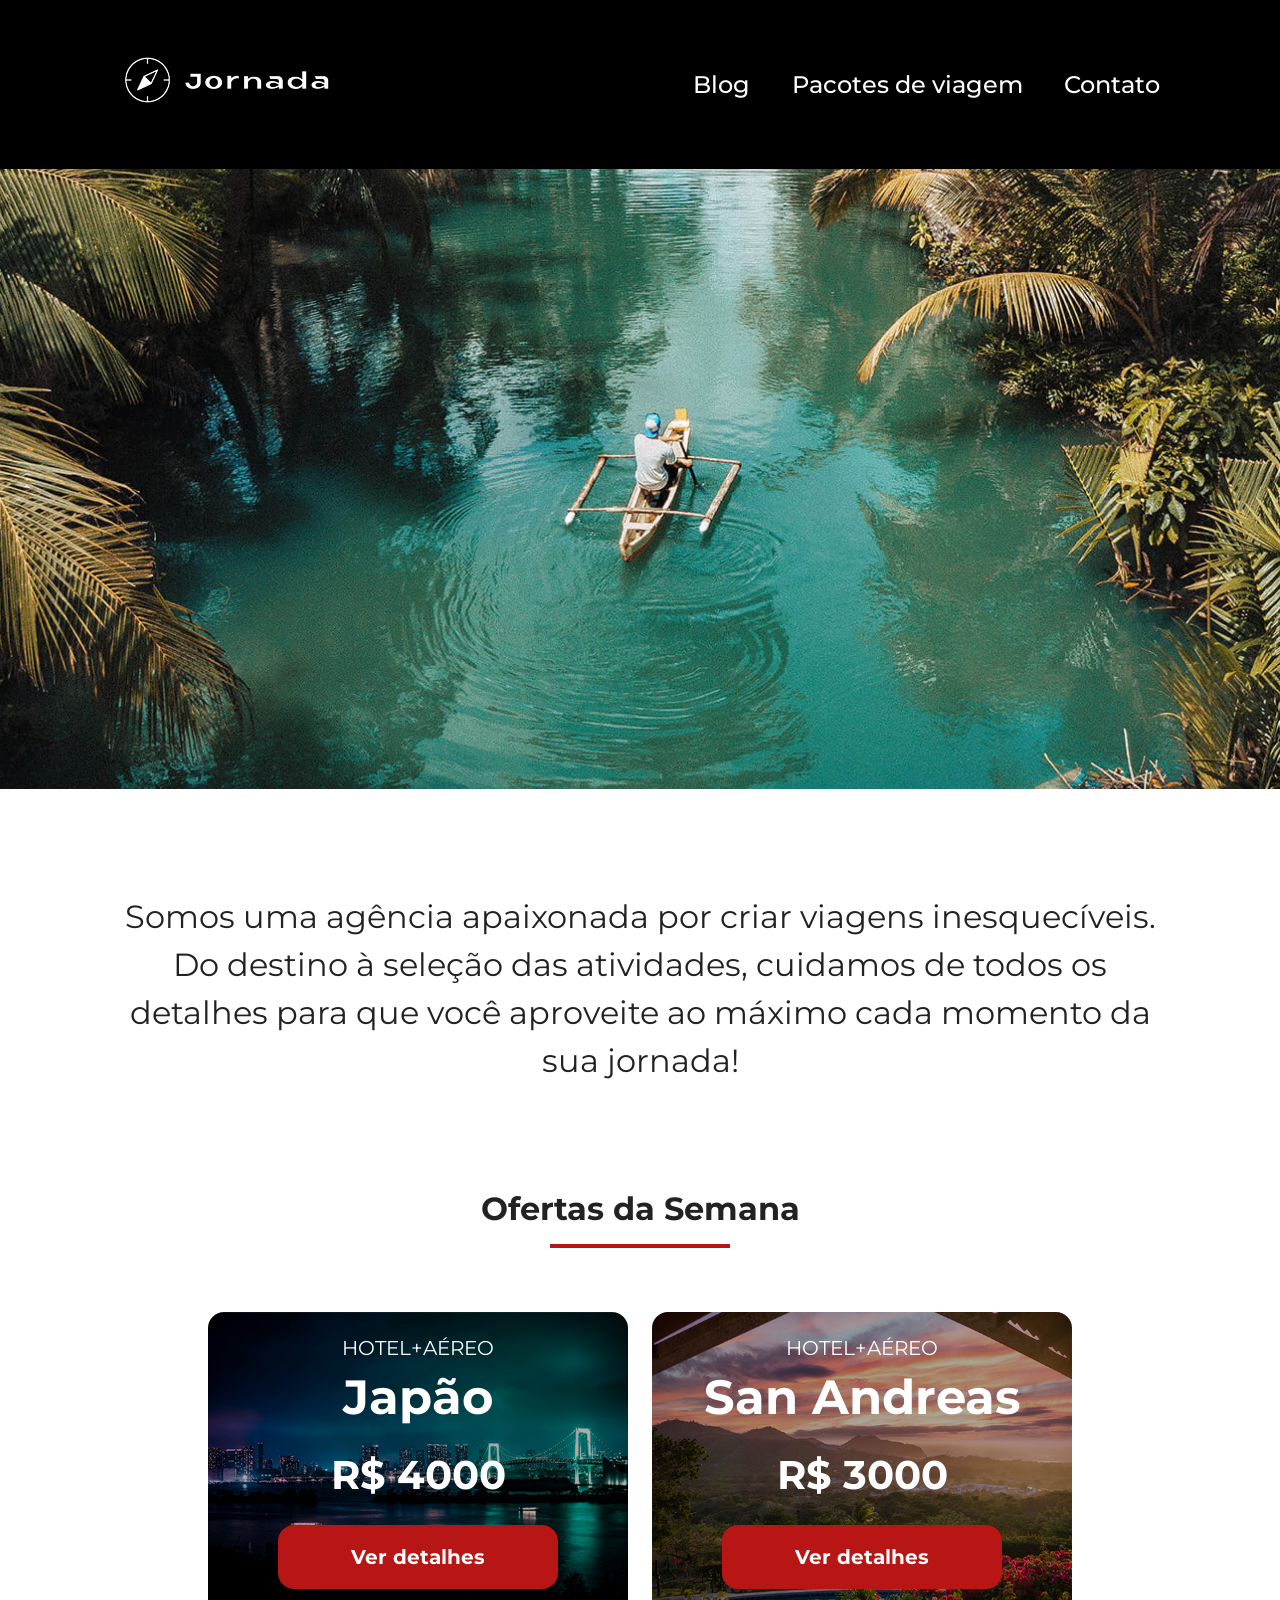
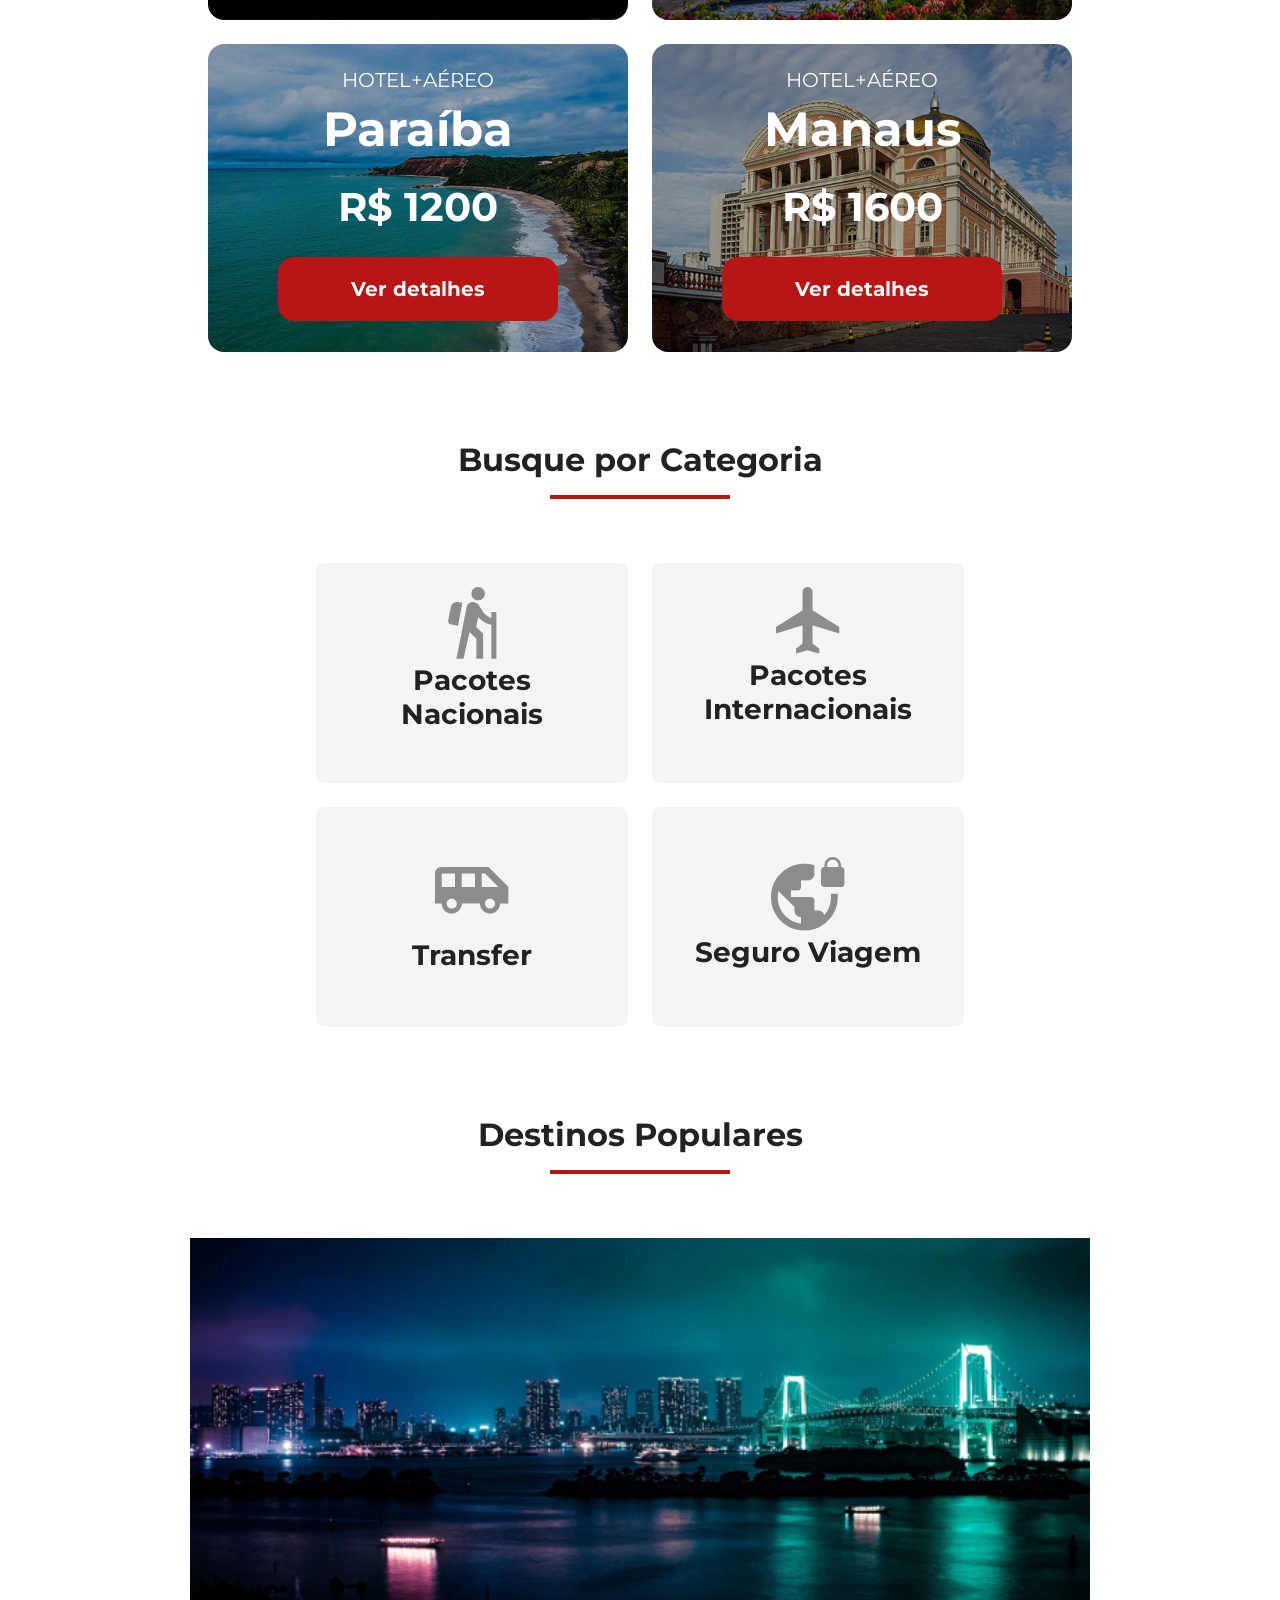
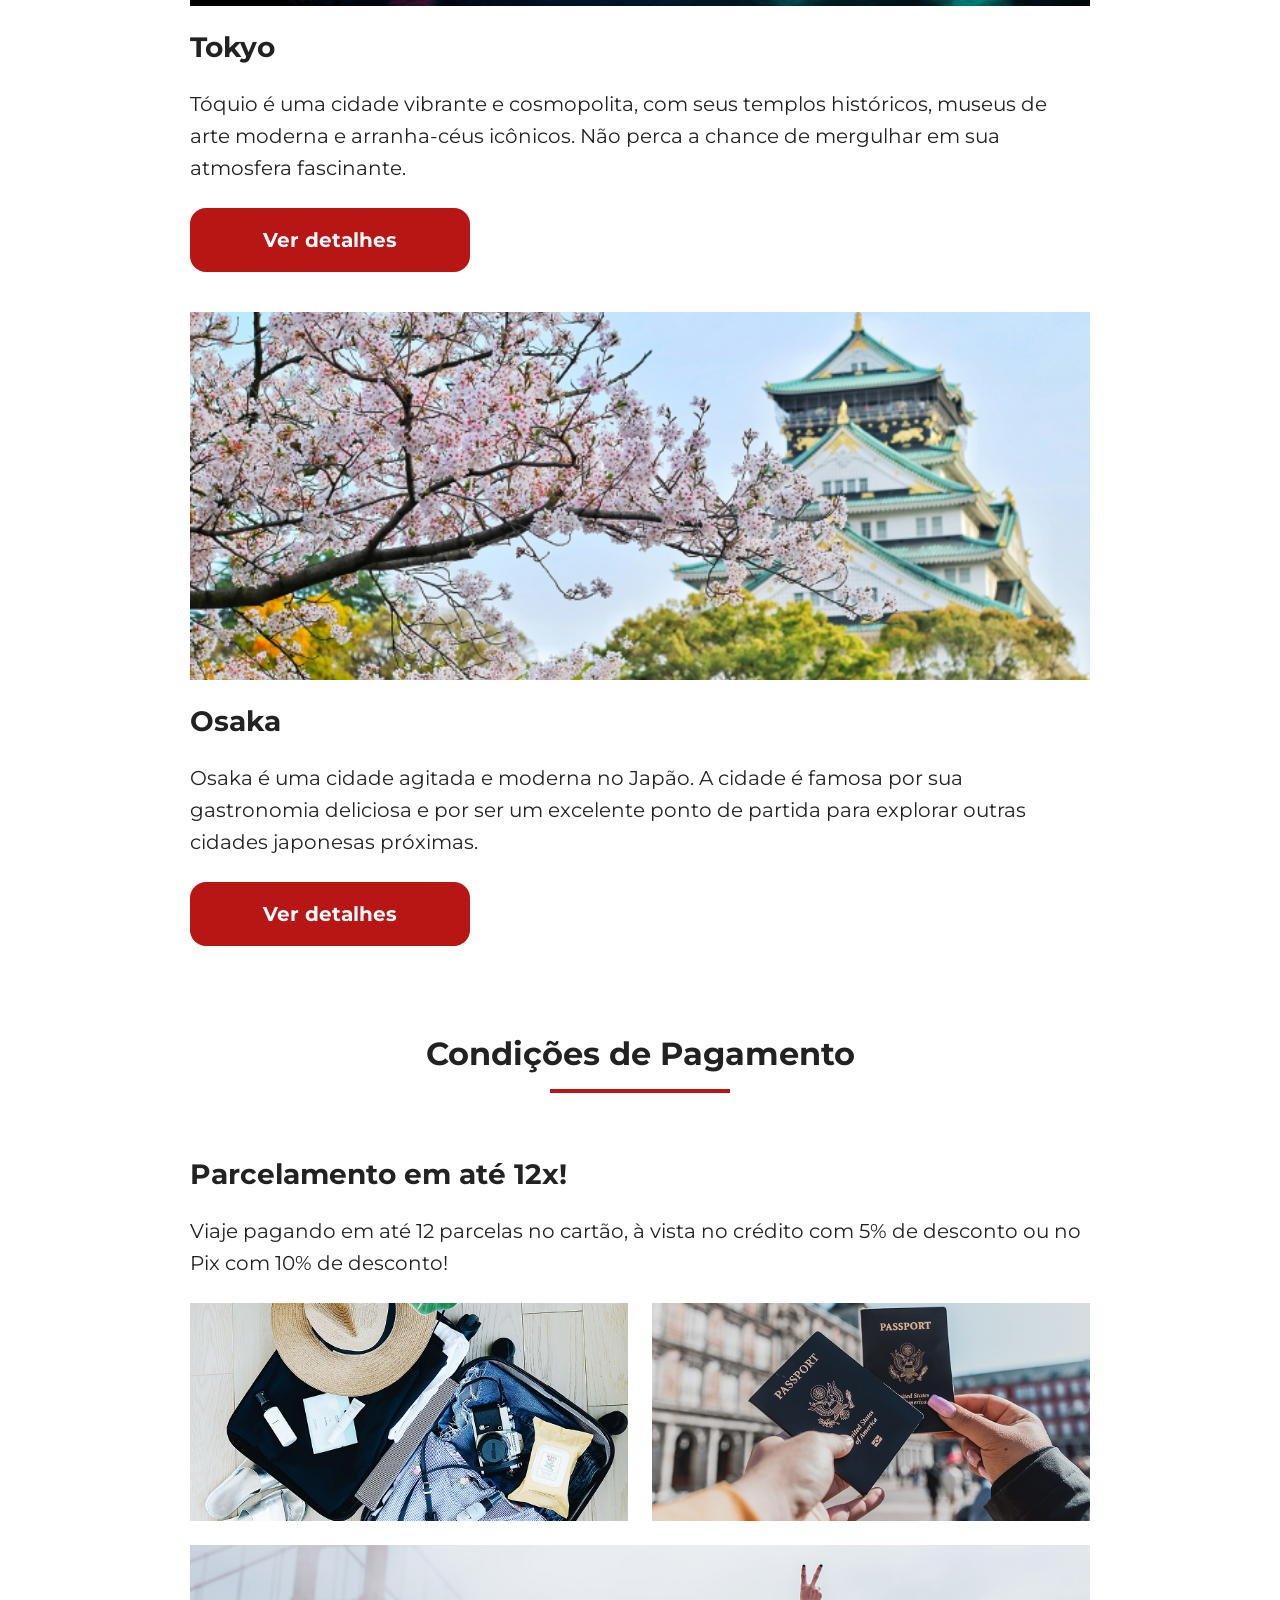
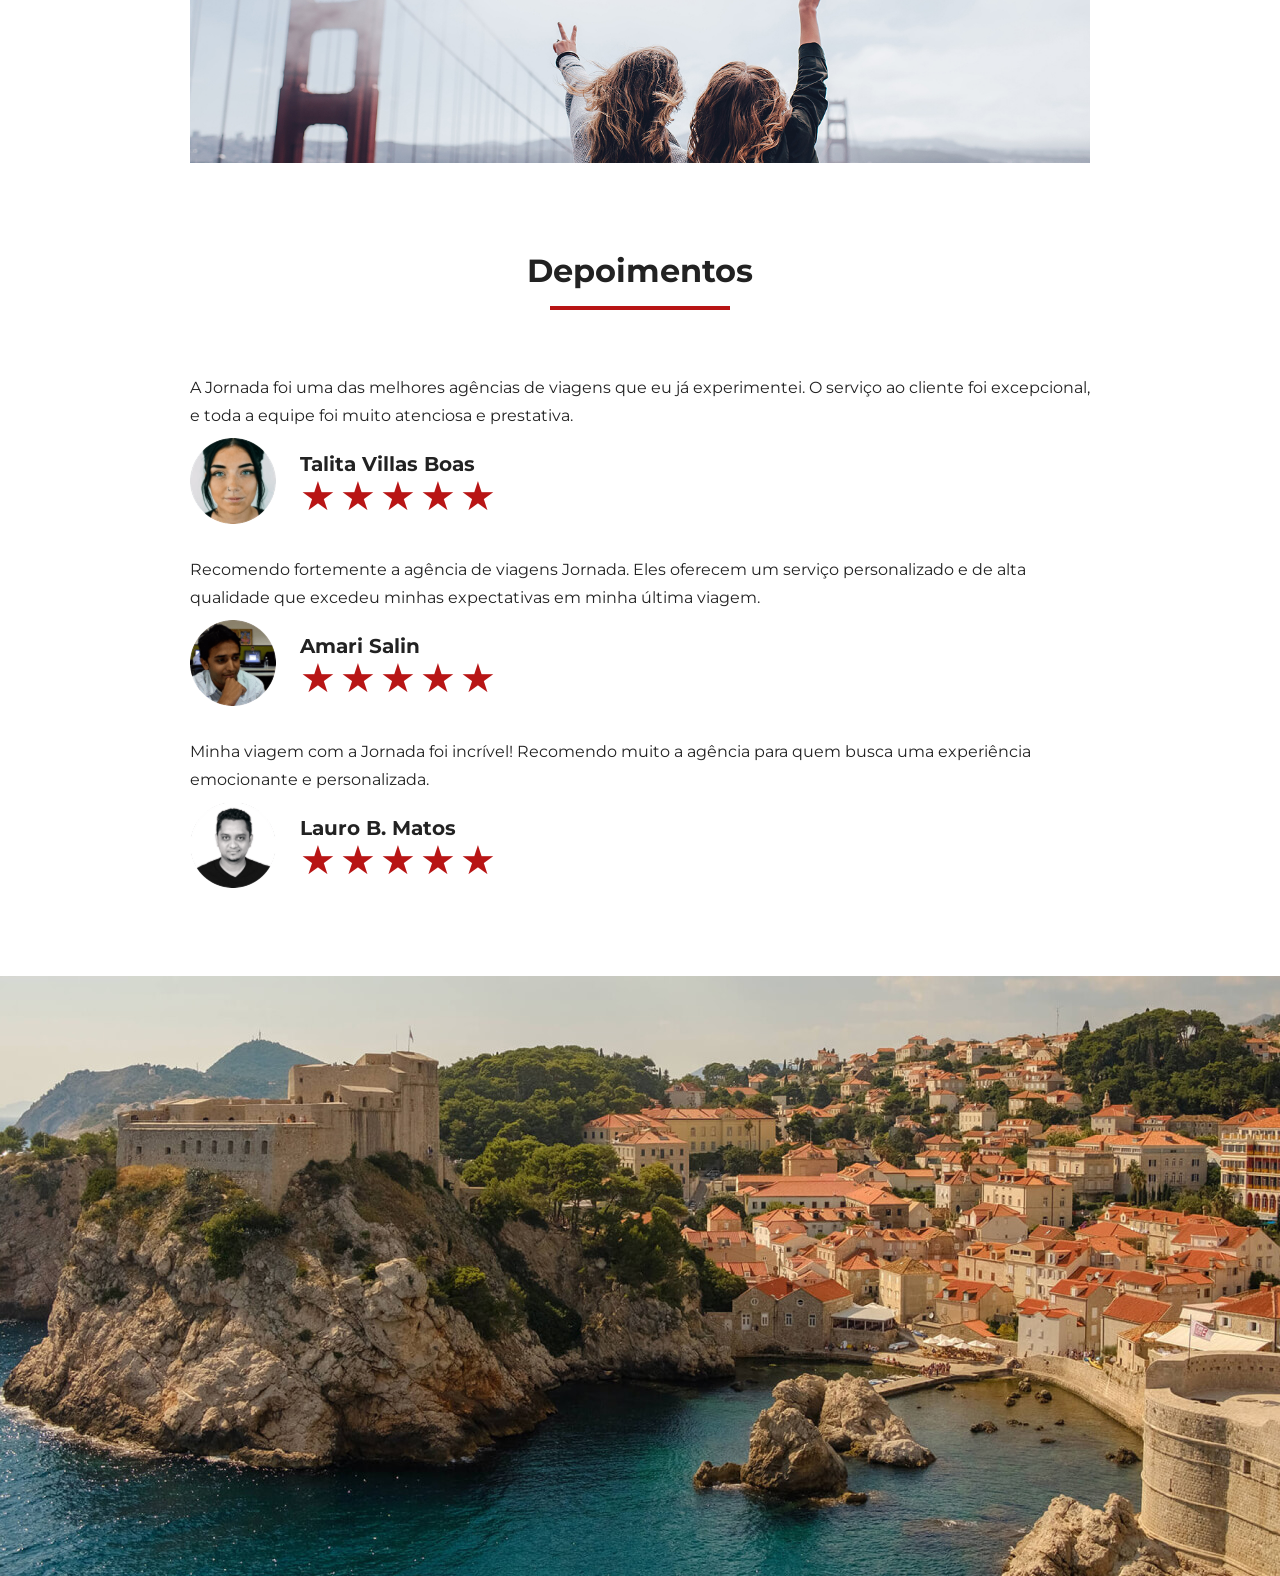
==== index.html @ d792fdba "Finaliza estilos do hero2" ====
<!doctype html>
<html lang="pt-BR">
  <head>
    <meta charset="UTF-8" />
    <meta name="viewport" content="width=device-width, initial-scale=1.0" />
    <link rel="stylesheet" href="./css/style.css" />
    <title>Jornada Viagens</title>
  </head>
  <body>
    <header class="main-header">
      <a class="logo" href="index.html" title="Voltar para a página inicial">
        <img
          class="img-mobile"
          src="img/bussola-jornada-branca.png"
          alt="Bússola do logo Jornada Viagens na cor branca"
        />
        <img
          class="img-desktop"
          src="img/logo-jornada-branco.png"
          alt="Logo Jornada Viagens na cor branca"
        />
      </a>
      <div class="navigation-menu">
        <label for="menu">
          <img src="img/menu.png" alt="Menu" />
        </label>
        <input type="checkbox" id="menu" hidden />
        <nav>
          <ul class="list-links">
            <li>
              <a href="blog.html" target="_blank" title="Acessar Blog">Blog</a>
            </li>
            <li>
              <a
                href="pacotes.html"
                target="_blank"
                title="Acessar Pacotes de viagem"
                >Pacotes de viagem</a
              >
            </li>
            <li>
              <a href="contato.html" target="_blank" title="Acessar Contato"
                >Contato</a
              >
            </li>
          </ul>
        </nav>
      </div>
    </header>

    <section class="hero">
      <div class="hero-img"></div>
      <h2>
        Somos uma agência apaixonada por criar viagens inesquecíveis. Do destino
        à seleção das atividades, cuidamos de todos os detalhes para que você
        aproveite ao máximo cada momento da sua jornada!
      </h2>
    </section>

    <section class="offers">
      <div class="section-title">
        <h2>Ofertas da Semana</h2>
        <hr />
      </div>
      <div class="offers-cards">
        <article class="card japao">
          <header>
            <p>HOTEL+AÉREO</p>
            <h3>
              Japão<br />
              <span>R$ 4000</span>
            </h3>
          </header>
          <footer>
            <a href="#" class="button">Ver detalhes</a>
          </footer>
        </article>

        <article class="card san-andreas">
          <header>
            <p>HOTEL+AÉREO</p>
            <h3>
              San Andreas<br />
              <span>R$ 3000</span>
            </h3>
          </header>
          <footer>
            <a href="#" class="button">Ver detalhes</a>
          </footer>
        </article>

        <article class="card paraiba">
          <header>
            <p>HOTEL+AÉREO</p>
            <h3>
              Paraíba<br />
              <span>R$ 1200</span>
            </h3>
          </header>
          <footer>
            <a href="#" class="button">Ver detalhes</a>
          </footer>
        </article>

        <article class="card manaus">
          <header>
            <p>HOTEL+AÉREO</p>
            <h3>
              Manaus<br />
              <span>R$ 1600</span>
            </h3>
          </header>
          <footer>
            <a href="#" class="button">Ver detalhes</a>
          </footer>
        </article>
      </div>
    </section>

    <section class="categories">
      <div class="section-title">
        <h2>Busque por Categoria</h2>
        <hr />
      </div>
      <div class="categories-cards">
        <a
          class="card"
          href="#"
          target="_blank"
          title="Busque pela categoria Pacotes Nacionais"
        >
          <img
            src="img/icone-caminhada.png"
            alt="Ícone cinza representando uma pessoa caminhando"
          />
          <h3 class="content-title">
            Pacotes <br />
            Nacionais
          </h3>
        </a>

        <a
          class="card"
          href="#"
          target="_blank"
          title="Busque pela categoria Pacotes Internacionais"
        >
          <img
            src="img/icone-aviao.png"
            alt="Ícone cinza representando um avião"
          />
          <h3 class="content-title">
            Pacotes <br />
            Internacionais
          </h3>
        </a>

        <a
          class="card single-line transfer"
          href="#"
          target="_blank"
          title="Busque pela categoria Transfer "
        >
          <img
            src="img/icone-onibus.png"
            alt="Ícone cinza representando um ônibus"
          />
          <h3 class="content-title">Transfer</h3>
        </a>

        <a
          class="card single-line"
          href="#"
          target="_blank"
          title="Busque pela categoria Seguro Viagem"
        >
          <img
            src="img/icone-globo.png"
            alt="Ícone cinza representando um globo terrestre"
          />
          <h3 class="content-title">Seguro Viagem</h3>
        </a>
      </div>
    </section>

    <section class="destinations">
      <div class="section-title">
        <h2>Destinos Populares</h2>
        <hr />
      </div>
      <div class="destinations-items">
        <article class="item tokyo">
          <header>
            <div class="img-item"></div>
            <h4 class="content-title">Tokyo</h4>
          </header>
          <p class="content-text">
            Tóquio é uma cidade vibrante e cosmopolita, com seus templos
            históricos, museus de arte moderna e arranha-céus icônicos. Não
            perca a chance de mergulhar em sua atmosfera fascinante.
          </p>
          <footer>
            <a
              href="#"
              class="button"
              target="_blank"
              title="Veja mais detalhes do destino Tokyo"
              >Ver detalhes</a
            >
          </footer>
        </article>

        <article class="item osaka">
          <header>
            <div class="img-item"></div>
            <h4 class="content-title">Osaka</h4>
          </header>
          <p class="content-text">
            Osaka é uma cidade agitada e moderna no Japão. A cidade é famosa por
            sua gastronomia deliciosa e por ser um excelente ponto de partida
            para explorar outras cidades japonesas próximas.
          </p>
          <footer>
            <a
              href="#"
              class="button"
              target="_blank"
              title="Veja mais detalhes do destino Osaka"
              >Ver detalhes</a
            >
          </footer>
        </article>
      </div>
    </section>

    <section class="payments">
      <div class="section-title">
        <h2>Condições de Pagamento</h2>
        <hr />
      </div>
      <div class="content-container">
        <div class="text-content">
          <h3 class="content-title">Parcelamento em até 12x!</h3>
          <p class="content-text">
            Viaje pagando em até 12 parcelas no cartão, à vista no crédito com
            5% de desconto ou no Pix com 10% de desconto!
          </p>
        </div>
        <div class="image-gallery">
          <div class="image first"></div>
          <div class="image second"></div>
          <div class="image thirdy colspan-2"></div>
        </div>
      </div>
    </section>

    <section class="testimonials">
      <div class="section-title">
        <h2>Depoimentos</h2>
        <hr />
      </div>
      <div class="testimonial-container">
        <article>
          <header>
            <p>
              A Jornada foi uma das melhores agências de viagens que eu já
              experimentei. O serviço ao cliente foi excepcional, e toda a
              equipe foi muito atenciosa e prestativa.
            </p>
          </header>
          <footer>
            <img
              src="img/avatar-talita.png"
              alt="Imagem de perfil da cliente Talita Villas Boas"
            />
            <div class="profile-container">
              <h4>Talita Villas Boas</h4>
              <div class="rating">
                <span class="star">★</span>
                <span class="star">★</span>
                <span class="star">★</span>
                <span class="star">★</span>
                <span class="star">★</span>
              </div>
            </div>
          </footer>
        </article>
        <article>
          <header>
            <p>
              Recomendo fortemente a agência de viagens Jornada. Eles oferecem
              um serviço personalizado e de alta qualidade que excedeu minhas
              expectativas em minha última viagem.
            </p>
          </header>
          <footer>
            <img
              src="img/avatar-amari.png"
              alt="Imagem de perfil do cliente Amari Salin"
            />
            <div class="profile-container">
              <h4>Amari Salin</h4>
              <div class="rating">
                <span class="star">★</span>
                <span class="star">★</span>
                <span class="star">★</span>
                <span class="star">★</span>
                <span class="star">★</span>
              </div>
            </div>
          </footer>
        </article>
        <article>
          <header>
            <p>
              Minha viagem com a Jornada foi incrível! Recomendo muito a agência
              para quem busca uma experiência emocionante e personalizada.
            </p>
          </header>
          <footer>
            <img
              src="img/avatar-lauro.png"
              alt="Imagem de perfil do cliente Lauro B. Matos"
            />
            <div class="profile-container">
              <h4>Lauro B. Matos</h4>
              <div class="rating">
                <span class="star">★</span>
                <span class="star">★</span>
                <span class="star">★</span>
                <span class="star">★</span>
                <span class="star">★</span>
              </div>
            </div>
          </footer>
        </article>
      </div>
    </section>

    <section class="hero2">
      <div class="hero2-img"></div>
    </section>
  </body>
</html>
---- css/style.css ----
@import url(global.css);
@import url(header.css);
@import url(hero.css);
@import url(offers.css);
@import url(categories.css);
@import url(destinations.css);
@import url(payments.css);
@import url(testimonials.css);
@import url(hero2.css);
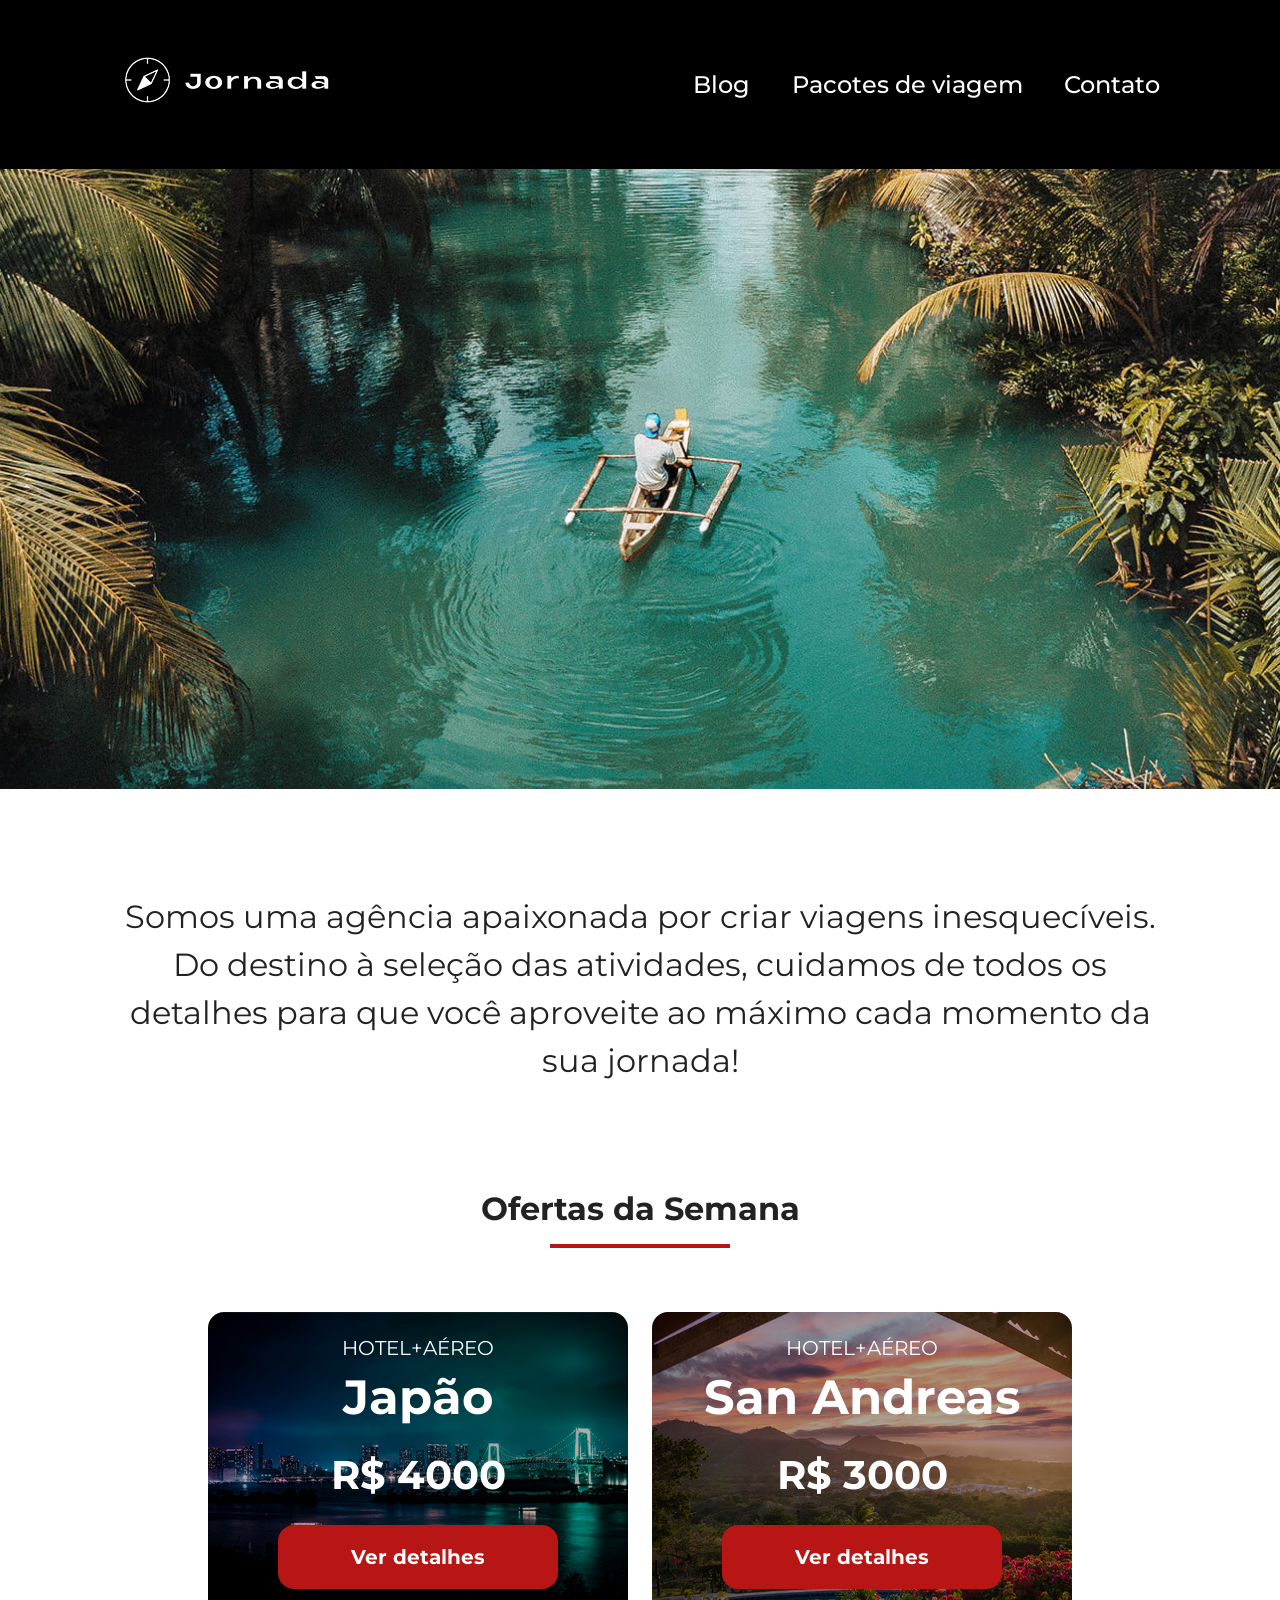
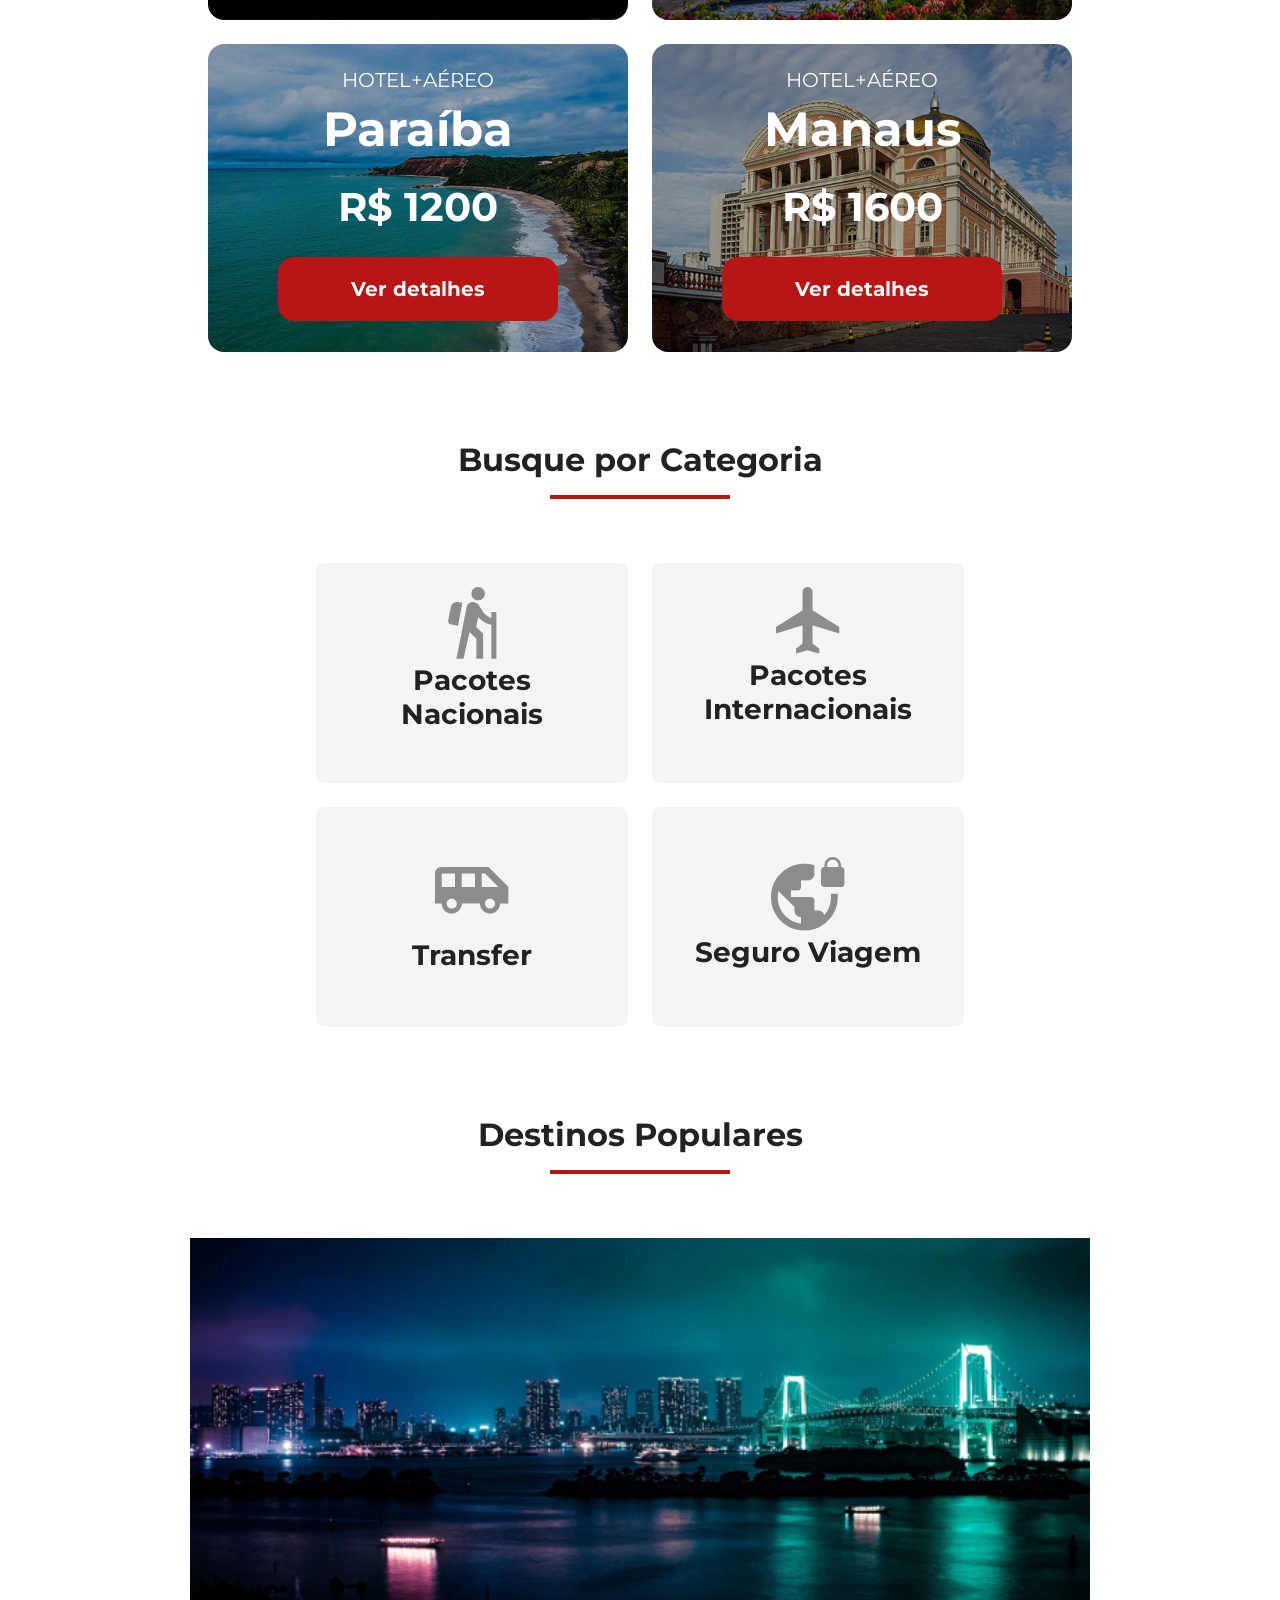
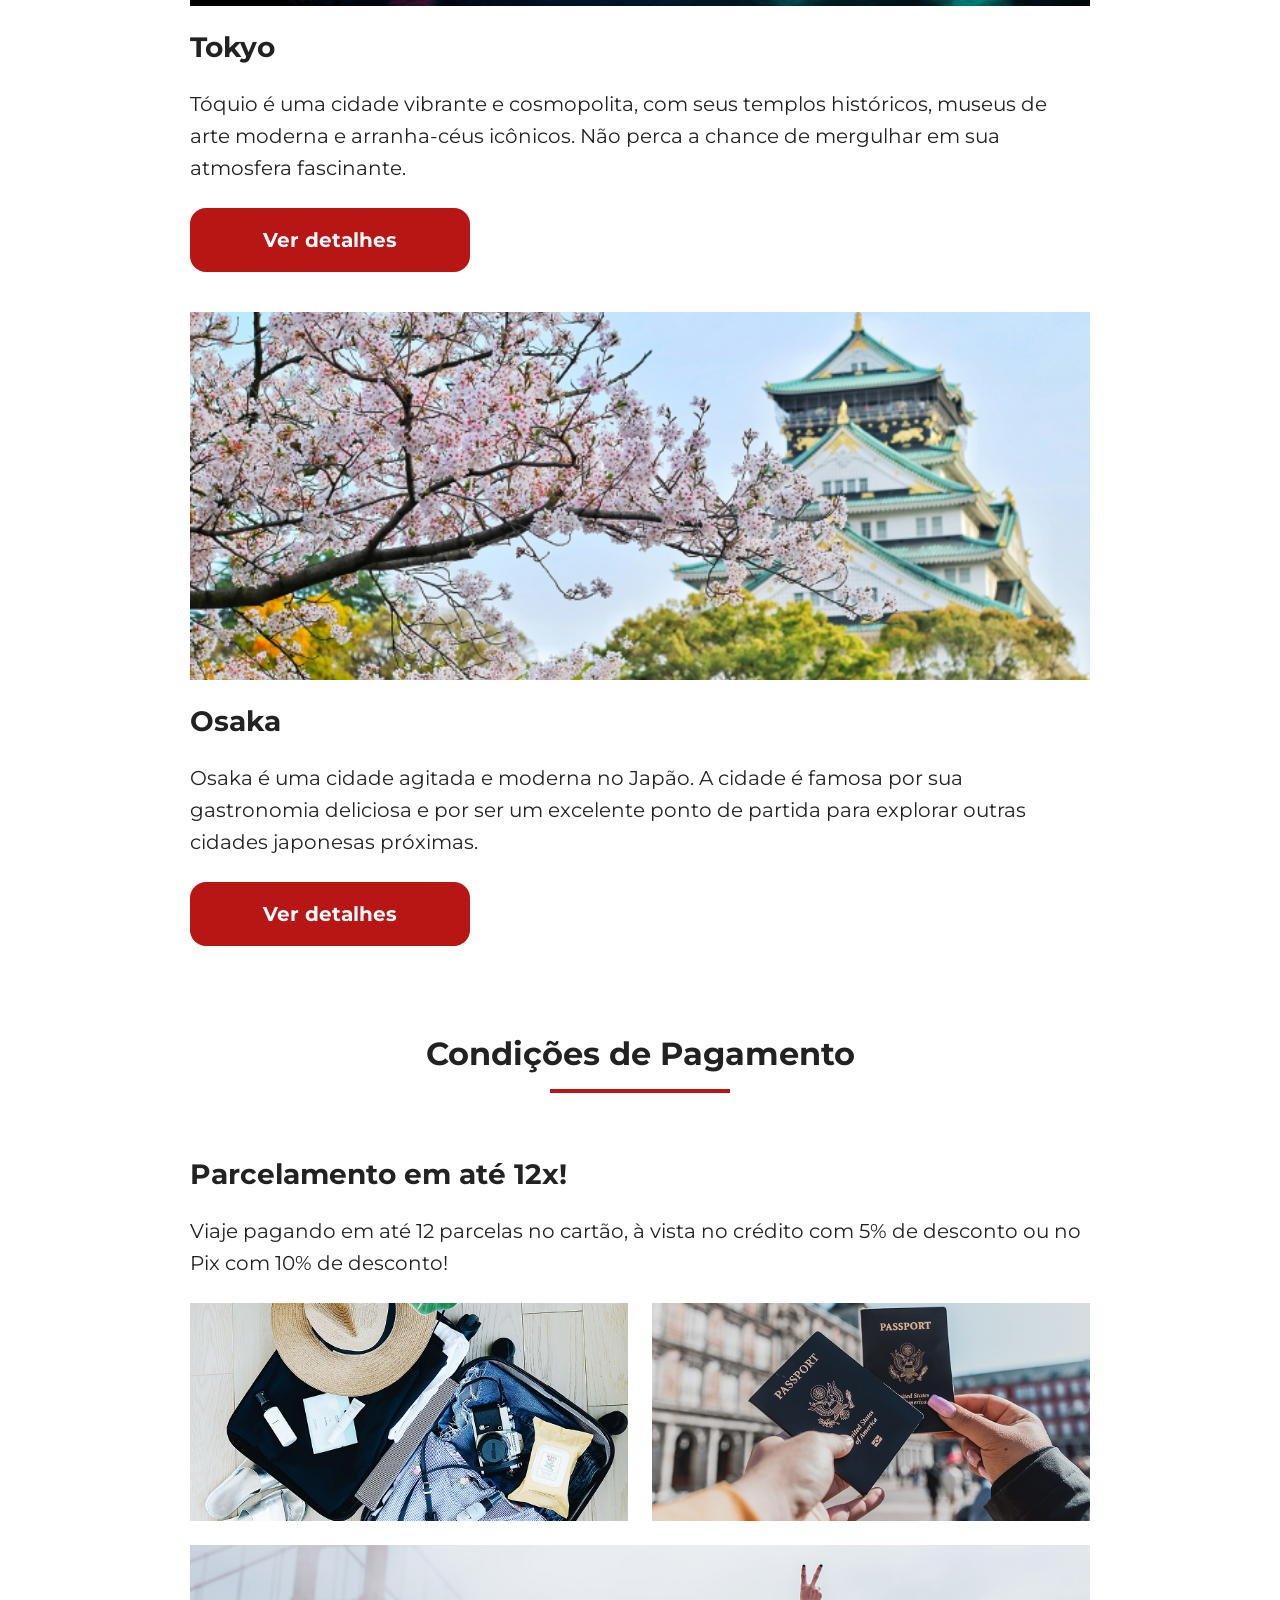
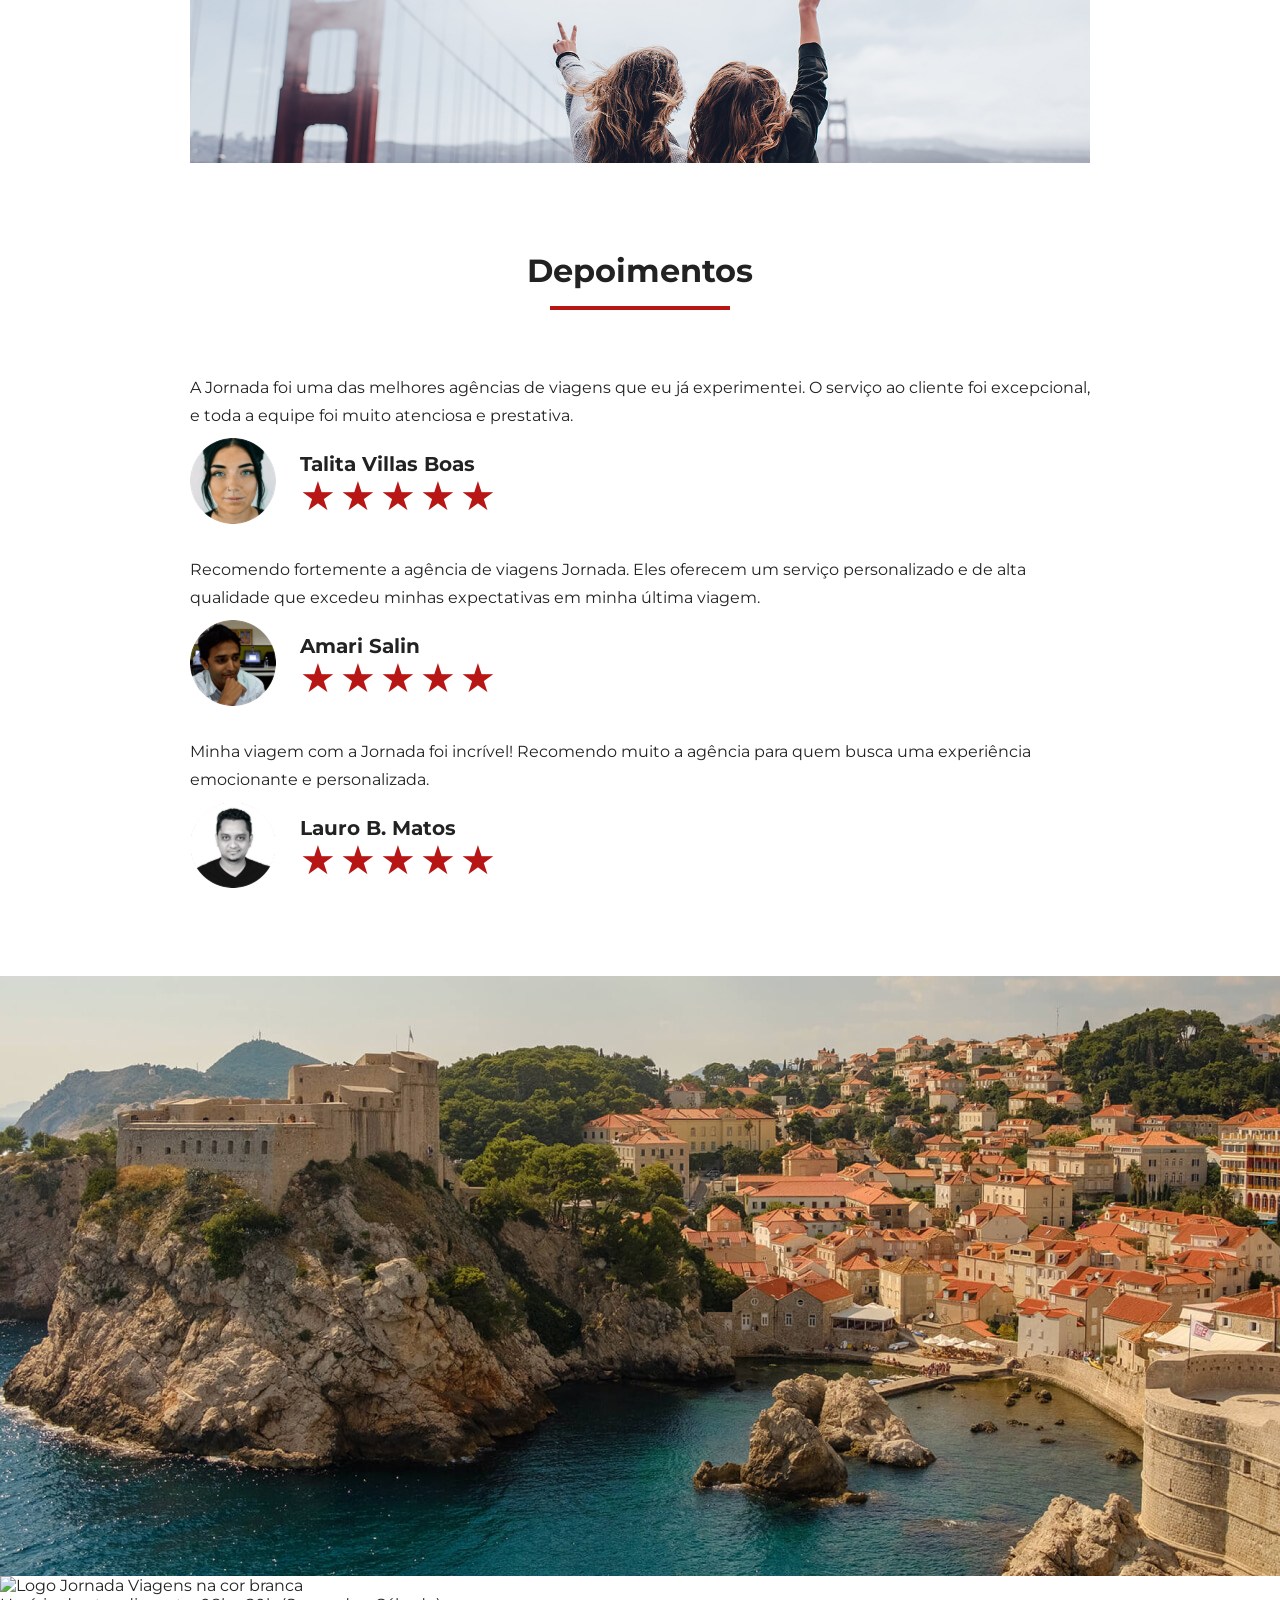
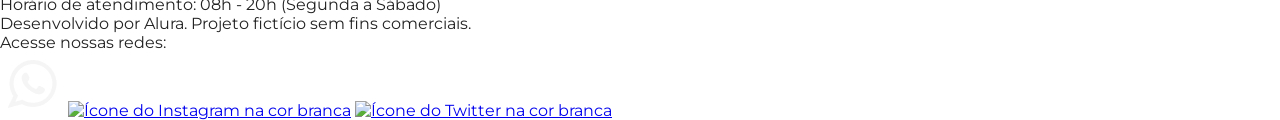
==== commit 72f1853c: "Cria estrutura do footer" ====
--- a/index.html
+++ b/index.html
@@ -337,8 +337,44 @@
       </div>
     </section>
 
-    <section class="hero2">
-      <div class="hero2-img"></div>
-    </section>
+    <section class="bottom-hero">
+      <div class="hero-img"></div>
+    </section>
+
+    <footer class="main-footer">
+      <div class="footer-content">
+        <img
+          src="img/Logo-jornada-viagens.png"
+          alt="Logo Jornada Viagens na cor branca"
+        />
+        <p>Horário de atendimento: 08h - 20h (Segunda a Sábado)</p>
+        <p>Desenvolvido por Alura. Projeto fictício sem fins comerciais.</p>
+      </div>
+      <div class="footer-social">
+        <p>Acesse nossas redes:</p>
+
+        <a
+          href="#"
+          target="_blank"
+          title="Entre em contanto através do WhatsApp"
+          ><img
+            src="img/logo-whatsapp.png"
+            alt="Ícone do WhatsApp na cor branca"
+        /></a>
+
+        <a
+          href="#"
+          target="_blank"
+          title="Acesse o Instagram do Jornada Viagens"
+          ><img
+            src="img/logo-instagram.png"
+            alt="Ícone do Instagram na cor branca"
+        /></a>
+
+        <a href="#" target="_blank" title="Acesse o Twitter do Jornada Viagens"
+          ><img src="img/logo-twitter.png" alt="Ícone do Twitter na cor branca"
+        /></a>
+      </div>
+    </footer>
   </body>
 </html>
--- a/css/style.css
+++ b/css/style.css
@@ -7,3 +7,4 @@
 @import url(payments.css);
 @import url(testimonials.css);
 @import url(hero2.css);
+@import url(footer.css);
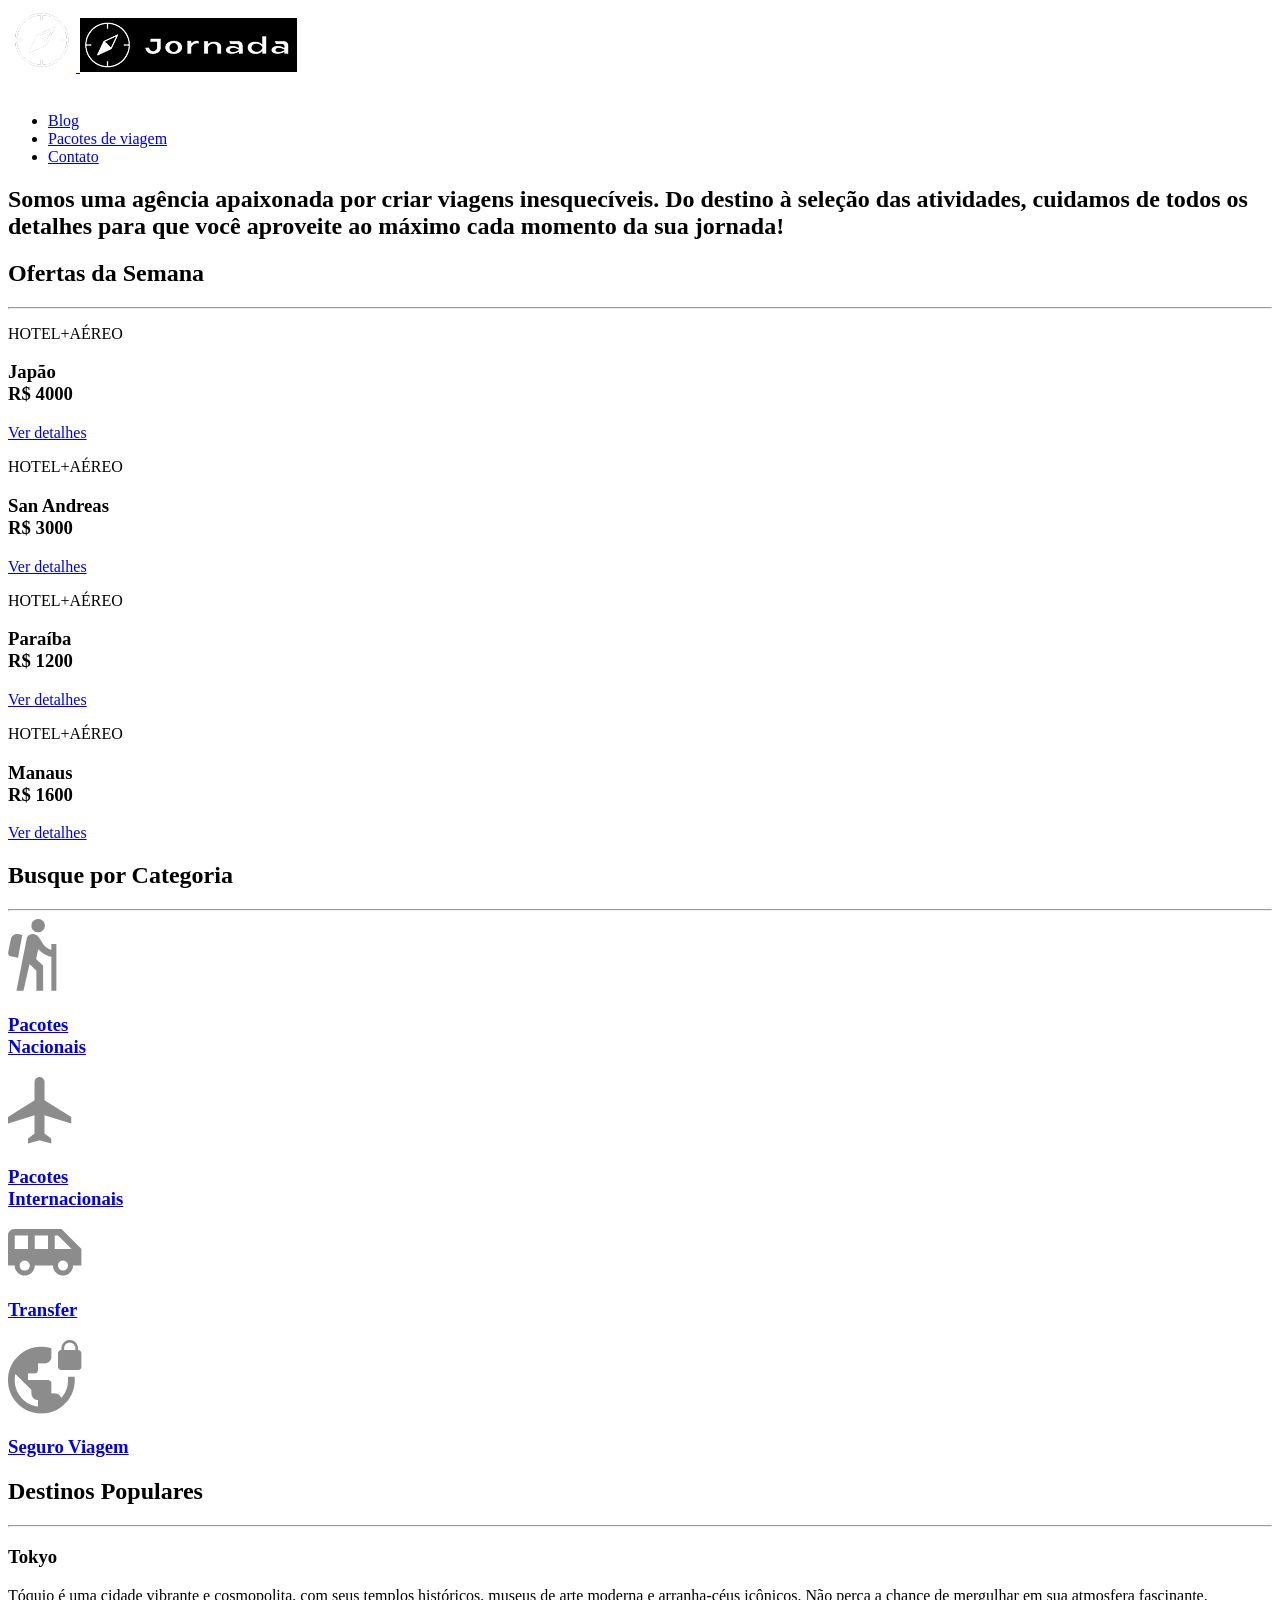
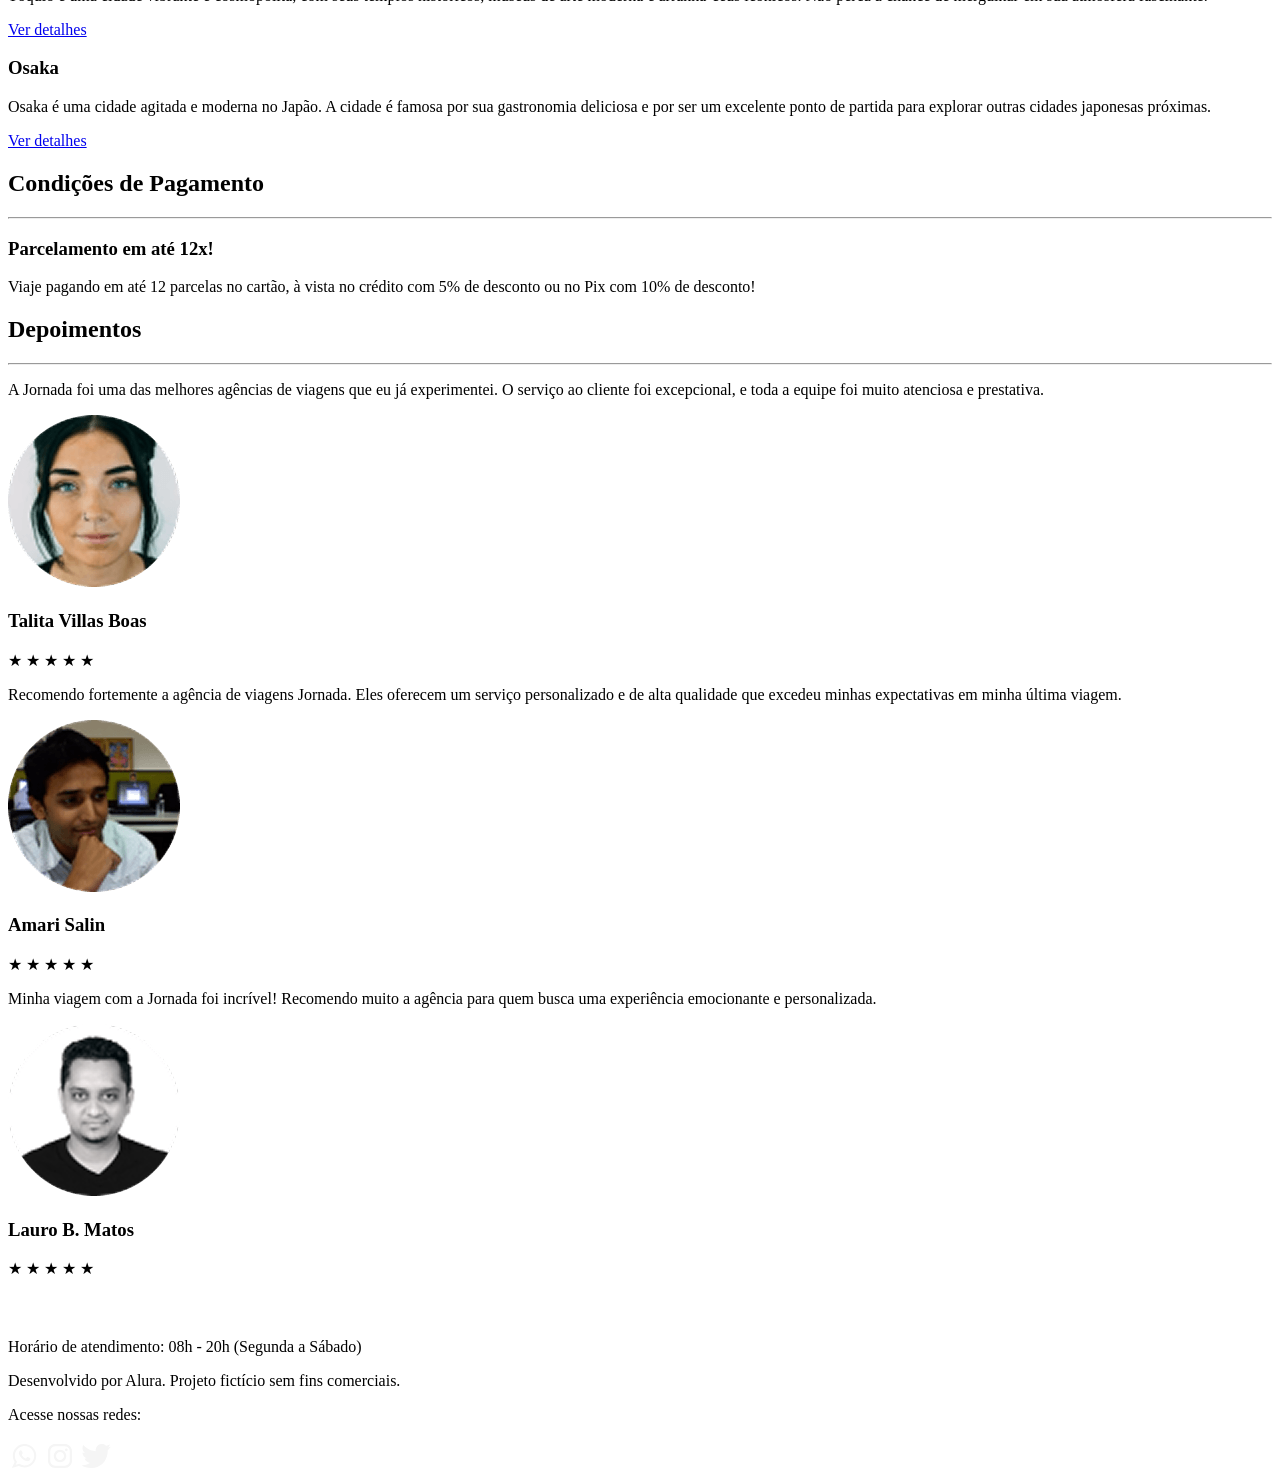
==== commit 04858b94: "Finaliza sessao do footer" ====
--- a/index.html
+++ b/index.html
@@ -48,298 +48,301 @@
       </div>
     </header>
 
-    <section class="hero">
-      <div class="hero-img"></div>
-      <h2>
-        Somos uma agência apaixonada por criar viagens inesquecíveis. Do destino
-        à seleção das atividades, cuidamos de todos os detalhes para que você
-        aproveite ao máximo cada momento da sua jornada!
-      </h2>
-    </section>
-
-    <section class="offers">
-      <div class="section-title">
-        <h2>Ofertas da Semana</h2>
-        <hr />
-      </div>
-      <div class="offers-cards">
-        <article class="card japao">
-          <header>
-            <p>HOTEL+AÉREO</p>
-            <h3>
-              Japão<br />
-              <span>R$ 4000</span>
+    <main>
+      <section class="hero">
+        <div class="hero-img"></div>
+        <h2>
+          Somos uma agência apaixonada por criar viagens inesquecíveis. Do
+          destino à seleção das atividades, cuidamos de todos os detalhes para
+          que você aproveite ao máximo cada momento da sua jornada!
+        </h2>
+      </section>
+
+      <section class="offers">
+        <div class="section-title">
+          <h2>Ofertas da Semana</h2>
+          <hr />
+        </div>
+        <div class="offers-cards">
+          <article class="card japao">
+            <header>
+              <p>HOTEL+AÉREO</p>
+              <h3>
+                Japão<br />
+                <span>R$ 4000</span>
+              </h3>
+            </header>
+            <footer>
+              <a href="#" class="button">Ver detalhes</a>
+            </footer>
+          </article>
+
+          <article class="card san-andreas">
+            <header>
+              <p>HOTEL+AÉREO</p>
+              <h3>
+                San Andreas<br />
+                <span>R$ 3000</span>
+              </h3>
+            </header>
+            <footer>
+              <a href="#" class="button">Ver detalhes</a>
+            </footer>
+          </article>
+
+          <article class="card paraiba">
+            <header>
+              <p>HOTEL+AÉREO</p>
+              <h3>
+                Paraíba<br />
+                <span>R$ 1200</span>
+              </h3>
+            </header>
+            <footer>
+              <a href="#" class="button">Ver detalhes</a>
+            </footer>
+          </article>
+
+          <article class="card manaus">
+            <header>
+              <p>HOTEL+AÉREO</p>
+              <h3>
+                Manaus<br />
+                <span>R$ 1600</span>
+              </h3>
+            </header>
+            <footer>
+              <a href="#" class="button">Ver detalhes</a>
+            </footer>
+          </article>
+        </div>
+      </section>
+
+      <section class="categories">
+        <div class="section-title">
+          <h2>Busque por Categoria</h2>
+          <hr />
+        </div>
+        <div class="categories-cards">
+          <a
+            class="card"
+            href="#"
+            target="_blank"
+            title="Busque pela categoria Pacotes Nacionais"
+          >
+            <img
+              src="img/icone-caminhada.png"
+              alt="Ícone cinza representando uma pessoa caminhando"
+            />
+            <h3 class="content-title">
+              Pacotes <br />
+              Nacionais
             </h3>
-          </header>
-          <footer>
-            <a href="#" class="button">Ver detalhes</a>
-          </footer>
-        </article>
-
-        <article class="card san-andreas">
-          <header>
-            <p>HOTEL+AÉREO</p>
-            <h3>
-              San Andreas<br />
-              <span>R$ 3000</span>
+          </a>
+
+          <a
+            class="card"
+            href="#"
+            target="_blank"
+            title="Busque pela categoria Pacotes Internacionais"
+          >
+            <img
+              src="img/icone-aviao.png"
+              alt="Ícone cinza representando um avião"
+            />
+            <h3 class="content-title">
+              Pacotes <br />
+              Internacionais
             </h3>
-          </header>
-          <footer>
-            <a href="#" class="button">Ver detalhes</a>
-          </footer>
-        </article>
-
-        <article class="card paraiba">
-          <header>
-            <p>HOTEL+AÉREO</p>
-            <h3>
-              Paraíba<br />
-              <span>R$ 1200</span>
-            </h3>
-          </header>
-          <footer>
-            <a href="#" class="button">Ver detalhes</a>
-          </footer>
-        </article>
-
-        <article class="card manaus">
-          <header>
-            <p>HOTEL+AÉREO</p>
-            <h3>
-              Manaus<br />
-              <span>R$ 1600</span>
-            </h3>
-          </header>
-          <footer>
-            <a href="#" class="button">Ver detalhes</a>
-          </footer>
-        </article>
-      </div>
-    </section>
-
-    <section class="categories">
-      <div class="section-title">
-        <h2>Busque por Categoria</h2>
-        <hr />
-      </div>
-      <div class="categories-cards">
-        <a
-          class="card"
-          href="#"
-          target="_blank"
-          title="Busque pela categoria Pacotes Nacionais"
-        >
-          <img
-            src="img/icone-caminhada.png"
-            alt="Ícone cinza representando uma pessoa caminhando"
-          />
-          <h3 class="content-title">
-            Pacotes <br />
-            Nacionais
-          </h3>
-        </a>
-
-        <a
-          class="card"
-          href="#"
-          target="_blank"
-          title="Busque pela categoria Pacotes Internacionais"
-        >
-          <img
-            src="img/icone-aviao.png"
-            alt="Ícone cinza representando um avião"
-          />
-          <h3 class="content-title">
-            Pacotes <br />
-            Internacionais
-          </h3>
-        </a>
-
-        <a
-          class="card single-line transfer"
-          href="#"
-          target="_blank"
-          title="Busque pela categoria Transfer "
-        >
-          <img
-            src="img/icone-onibus.png"
-            alt="Ícone cinza representando um ônibus"
-          />
-          <h3 class="content-title">Transfer</h3>
-        </a>
-
-        <a
-          class="card single-line"
-          href="#"
-          target="_blank"
-          title="Busque pela categoria Seguro Viagem"
-        >
-          <img
-            src="img/icone-globo.png"
-            alt="Ícone cinza representando um globo terrestre"
-          />
-          <h3 class="content-title">Seguro Viagem</h3>
-        </a>
-      </div>
-    </section>
-
-    <section class="destinations">
-      <div class="section-title">
-        <h2>Destinos Populares</h2>
-        <hr />
-      </div>
-      <div class="destinations-items">
-        <article class="item tokyo">
-          <header>
-            <div class="img-item"></div>
-            <h4 class="content-title">Tokyo</h4>
-          </header>
-          <p class="content-text">
-            Tóquio é uma cidade vibrante e cosmopolita, com seus templos
-            históricos, museus de arte moderna e arranha-céus icônicos. Não
-            perca a chance de mergulhar em sua atmosfera fascinante.
-          </p>
-          <footer>
-            <a
-              href="#"
-              class="button"
-              target="_blank"
-              title="Veja mais detalhes do destino Tokyo"
-              >Ver detalhes</a
-            >
-          </footer>
-        </article>
-
-        <article class="item osaka">
-          <header>
-            <div class="img-item"></div>
-            <h4 class="content-title">Osaka</h4>
-          </header>
-          <p class="content-text">
-            Osaka é uma cidade agitada e moderna no Japão. A cidade é famosa por
-            sua gastronomia deliciosa e por ser um excelente ponto de partida
-            para explorar outras cidades japonesas próximas.
-          </p>
-          <footer>
-            <a
-              href="#"
-              class="button"
-              target="_blank"
-              title="Veja mais detalhes do destino Osaka"
-              >Ver detalhes</a
-            >
-          </footer>
-        </article>
-      </div>
-    </section>
-
-    <section class="payments">
-      <div class="section-title">
-        <h2>Condições de Pagamento</h2>
-        <hr />
-      </div>
-      <div class="content-container">
-        <div class="text-content">
-          <h3 class="content-title">Parcelamento em até 12x!</h3>
-          <p class="content-text">
-            Viaje pagando em até 12 parcelas no cartão, à vista no crédito com
-            5% de desconto ou no Pix com 10% de desconto!
-          </p>
-        </div>
-        <div class="image-gallery">
-          <div class="image first"></div>
-          <div class="image second"></div>
-          <div class="image thirdy colspan-2"></div>
-        </div>
-      </div>
-    </section>
-
-    <section class="testimonials">
-      <div class="section-title">
-        <h2>Depoimentos</h2>
-        <hr />
-      </div>
-      <div class="testimonial-container">
-        <article>
-          <header>
-            <p>
-              A Jornada foi uma das melhores agências de viagens que eu já
-              experimentei. O serviço ao cliente foi excepcional, e toda a
-              equipe foi muito atenciosa e prestativa.
+          </a>
+
+          <a
+            class="card single-line transfer"
+            href="#"
+            target="_blank"
+            title="Busque pela categoria Transfer "
+          >
+            <img
+              src="img/icone-onibus.png"
+              alt="Ícone cinza representando um ônibus"
+            />
+            <h3 class="content-title">Transfer</h3>
+          </a>
+
+          <a
+            class="card single-line"
+            href="#"
+            target="_blank"
+            title="Busque pela categoria Seguro Viagem"
+          >
+            <img
+              src="img/icone-globo.png"
+              alt="Ícone cinza representando um globo terrestre"
+            />
+            <h3 class="content-title">Seguro Viagem</h3>
+          </a>
+        </div>
+      </section>
+
+      <section class="destinations">
+        <div class="section-title">
+          <h2>Destinos Populares</h2>
+          <hr />
+        </div>
+        <div class="destinations-items">
+          <article class="item tokyo">
+            <header>
+              <div class="img-item"></div>
+              <h3 class="content-title">Tokyo</h3>
+            </header>
+            <p class="content-text">
+              Tóquio é uma cidade vibrante e cosmopolita, com seus templos
+              históricos, museus de arte moderna e arranha-céus icônicos. Não
+              perca a chance de mergulhar em sua atmosfera fascinante.
             </p>
-          </header>
-          <footer>
-            <img
-              src="img/avatar-talita.png"
-              alt="Imagem de perfil da cliente Talita Villas Boas"
-            />
-            <div class="profile-container">
-              <h4>Talita Villas Boas</h4>
-              <div class="rating">
-                <span class="star">★</span>
-                <span class="star">★</span>
-                <span class="star">★</span>
-                <span class="star">★</span>
-                <span class="star">★</span>
+            <footer>
+              <a
+                href="#"
+                class="button"
+                target="_blank"
+                title="Veja mais detalhes do destino Tokyo"
+                >Ver detalhes</a
+              >
+            </footer>
+          </article>
+
+          <article class="item osaka">
+            <header>
+              <div class="img-item"></div>
+              <h3 class="content-title">Osaka</h3>
+            </header>
+            <p class="content-text">
+              Osaka é uma cidade agitada e moderna no Japão. A cidade é famosa
+              por sua gastronomia deliciosa e por ser um excelente ponto de
+              partida para explorar outras cidades japonesas próximas.
+            </p>
+            <footer>
+              <a
+                href="#"
+                class="button"
+                target="_blank"
+                title="Veja mais detalhes do destino Osaka"
+                >Ver detalhes</a
+              >
+            </footer>
+          </article>
+        </div>
+      </section>
+
+      <section class="payments">
+        <div class="section-title">
+          <h2>Condições de Pagamento</h2>
+          <hr />
+        </div>
+        <div class="content-container">
+          <div class="text-content">
+            <h3 class="content-title">Parcelamento em até 12x!</h3>
+            <p class="content-text">
+              Viaje pagando em até 12 parcelas no cartão, à vista no crédito com
+              5% de desconto ou no Pix com 10% de desconto!
+            </p>
+          </div>
+          <div class="image-gallery">
+            <div class="image first"></div>
+            <div class="image second"></div>
+            <div class="image thirdy colspan-2"></div>
+          </div>
+        </div>
+      </section>
+
+      <section class="testimonials">
+        <div class="section-title">
+          <h2>Depoimentos</h2>
+          <hr />
+        </div>
+        <div class="testimonial-container">
+          <article>
+            <header>
+              <p>
+                A Jornada foi uma das melhores agências de viagens que eu já
+                experimentei. O serviço ao cliente foi excepcional, e toda a
+                equipe foi muito atenciosa e prestativa.
+              </p>
+            </header>
+            <footer>
+              <img
+                src="img/avatar-talita.png"
+                alt="Imagem de perfil da cliente Talita Villas Boas"
+              />
+              <div class="profile-container">
+                <h3>Talita Villas Boas</h3>
+                <div class="rating">
+                  <span class="star">★</span>
+                  <span class="star">★</span>
+                  <span class="star">★</span>
+                  <span class="star">★</span>
+                  <span class="star">★</span>
+                </div>
               </div>
-            </div>
-          </footer>
-        </article>
-        <article>
-          <header>
-            <p>
-              Recomendo fortemente a agência de viagens Jornada. Eles oferecem
-              um serviço personalizado e de alta qualidade que excedeu minhas
-              expectativas em minha última viagem.
-            </p>
-          </header>
-          <footer>
-            <img
-              src="img/avatar-amari.png"
-              alt="Imagem de perfil do cliente Amari Salin"
-            />
-            <div class="profile-container">
-              <h4>Amari Salin</h4>
-              <div class="rating">
-                <span class="star">★</span>
-                <span class="star">★</span>
-                <span class="star">★</span>
-                <span class="star">★</span>
-                <span class="star">★</span>
+            </footer>
+          </article>
+          <article>
+            <header>
+              <p>
+                Recomendo fortemente a agência de viagens Jornada. Eles oferecem
+                um serviço personalizado e de alta qualidade que excedeu minhas
+                expectativas em minha última viagem.
+              </p>
+            </header>
+            <footer>
+              <img
+                src="img/avatar-amari.png"
+                alt="Imagem de perfil do cliente Amari Salin"
+              />
+              <div class="profile-container">
+                <h3>Amari Salin</h3>
+                <div class="rating">
+                  <span class="star">★</span>
+                  <span class="star">★</span>
+                  <span class="star">★</span>
+                  <span class="star">★</span>
+                  <span class="star">★</span>
+                </div>
               </div>
-            </div>
-          </footer>
-        </article>
-        <article>
-          <header>
-            <p>
-              Minha viagem com a Jornada foi incrível! Recomendo muito a agência
-              para quem busca uma experiência emocionante e personalizada.
-            </p>
-          </header>
-          <footer>
-            <img
-              src="img/avatar-lauro.png"
-              alt="Imagem de perfil do cliente Lauro B. Matos"
-            />
-            <div class="profile-container">
-              <h4>Lauro B. Matos</h4>
-              <div class="rating">
-                <span class="star">★</span>
-                <span class="star">★</span>
-                <span class="star">★</span>
-                <span class="star">★</span>
-                <span class="star">★</span>
+            </footer>
+          </article>
+          <article>
+            <header>
+              <p>
+                Minha viagem com a Jornada foi incrível! Recomendo muito a
+                agência para quem busca uma experiência emocionante e
+                personalizada.
+              </p>
+            </header>
+            <footer>
+              <img
+                src="img/avatar-lauro.png"
+                alt="Imagem de perfil do cliente Lauro B. Matos"
+              />
+              <div class="profile-container">
+                <h3>Lauro B. Matos</h3>
+                <div class="rating">
+                  <span class="star">★</span>
+                  <span class="star">★</span>
+                  <span class="star">★</span>
+                  <span class="star">★</span>
+                  <span class="star">★</span>
+                </div>
               </div>
-            </div>
-          </footer>
-        </article>
-      </div>
-    </section>
-
-    <section class="bottom-hero">
-      <div class="hero-img"></div>
-    </section>
+            </footer>
+          </article>
+        </div>
+      </section>
+
+      <section class="bottom-hero">
+        <div class="hero-img"></div>
+      </section>
+    </main>
 
     <footer class="main-footer">
       <div class="footer-content">
@@ -358,7 +361,7 @@
           target="_blank"
           title="Entre em contanto através do WhatsApp"
           ><img
-            src="img/logo-whatsapp.png"
+            src="img/icone-whatsapp.svg"
             alt="Ícone do WhatsApp na cor branca"
         /></a>
 
@@ -367,12 +370,14 @@
           target="_blank"
           title="Acesse o Instagram do Jornada Viagens"
           ><img
-            src="img/logo-instagram.png"
+            src="img/icone-instagram.svg"
             alt="Ícone do Instagram na cor branca"
         /></a>
 
         <a href="#" target="_blank" title="Acesse o Twitter do Jornada Viagens"
-          ><img src="img/logo-twitter.png" alt="Ícone do Twitter na cor branca"
+          ><img
+            src="img/icone-twitter.svg"
+            alt="Ícone do Twitter na cor branca"
         /></a>
       </div>
     </footer>
